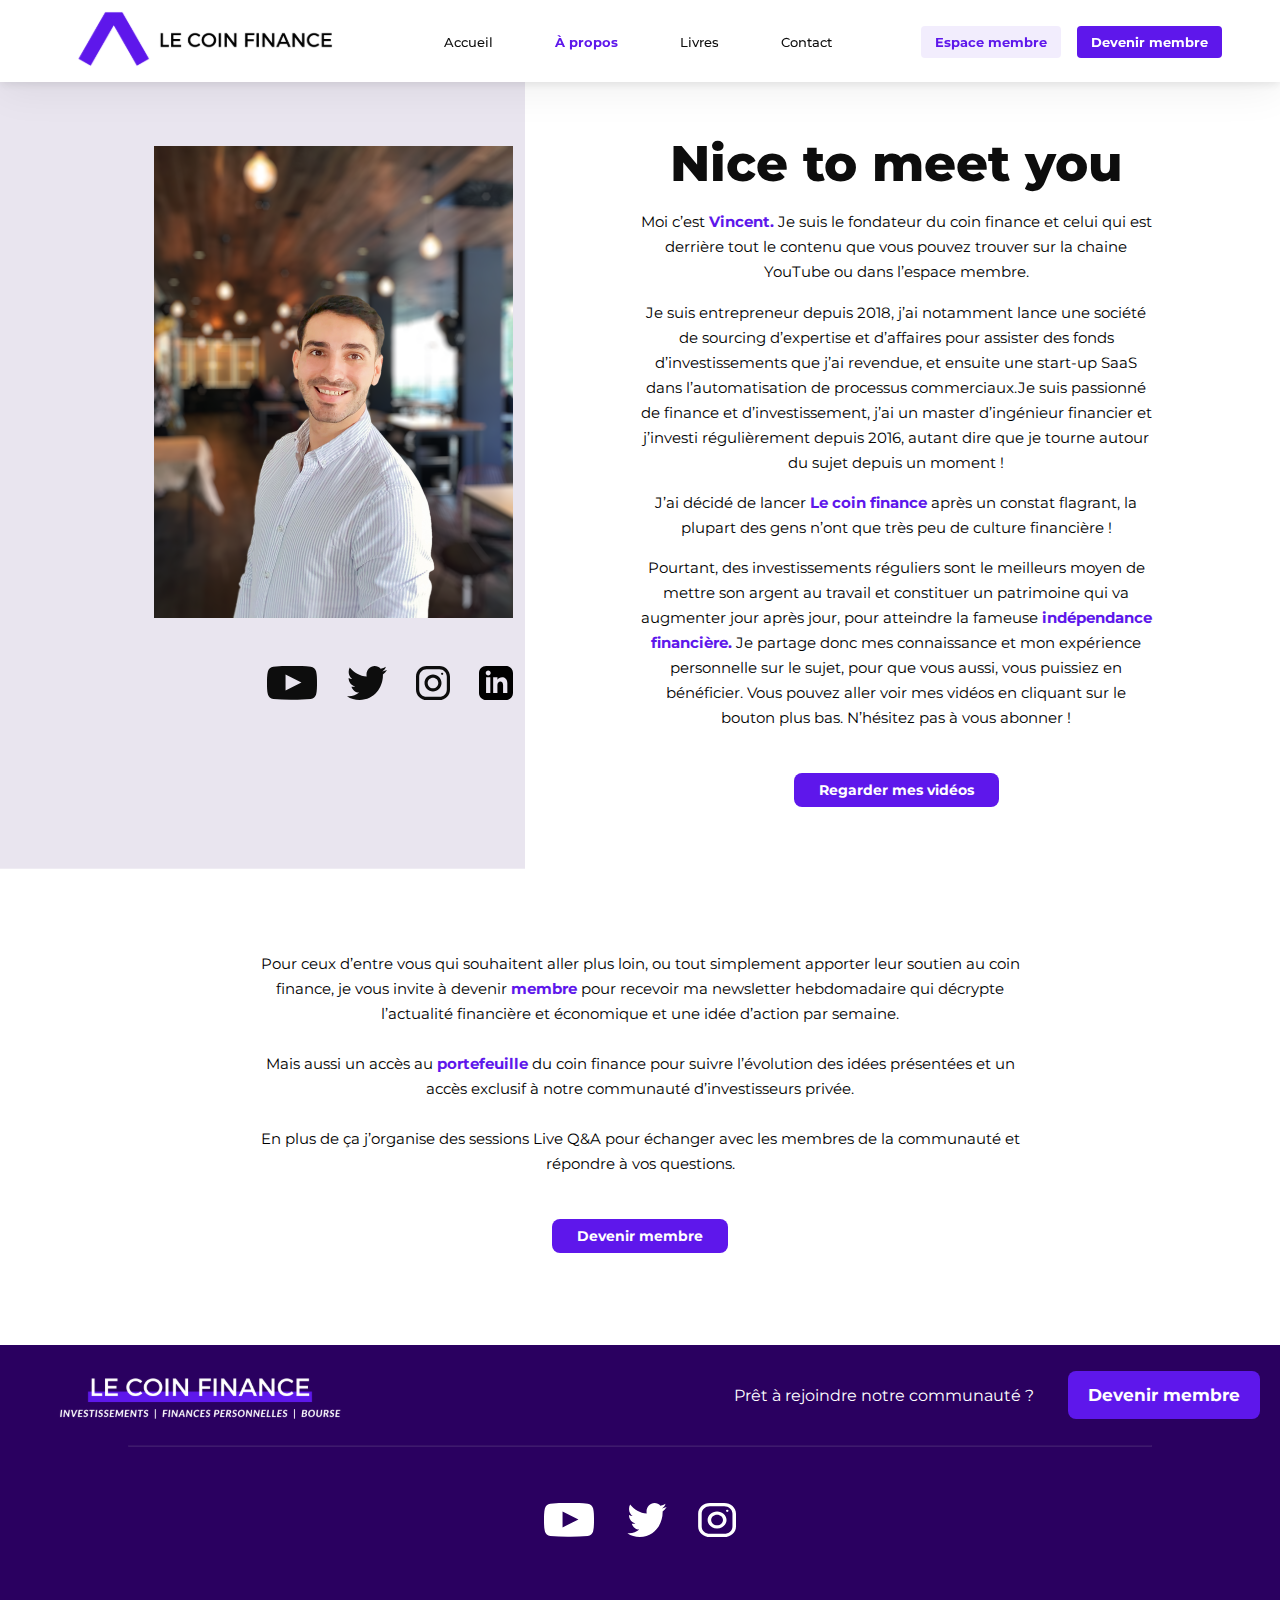
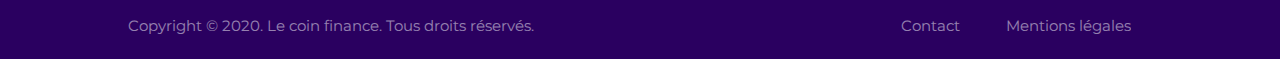
==== a-propos.html @ 2cedaabc "update favicon" ====
<!DOCTYPE html>
<html lang="en">

<head>
    <meta charset="UTF-8">
    <meta name="viewport" content="width=device-width, initial-scale=1.0">
    <title>À propos</title>
    <link rel="preconnect" href="https://fonts.gstatic.com">
    <link href="https://fonts.googleapis.com/css2?family=Roboto+Condensed:wght@400;700&display=swap" rel="stylesheet">
    <link rel="preconnect" href="https://fonts.gstatic.com">
    <link
        href="https://fonts.googleapis.com/css2?family=Montserrat:ital,wght@0,100;0,200;0,300;0,400;0,500;0,600;0,700;0,800;0,900;1,100;1,200;1,300;1,400;1,500;1,600;1,700;1,800;1,900&display=swap"
        rel="stylesheet">
    <link rel="stylesheet" href="style.css">
    <link rel="apple-touch-icon" sizes="180x180" href="/apple-touch-icon.png">
    <link rel="icon" type="image/png" sizes="32x32" href="/favicon-32x32.png">
    <link rel="icon" type="image/png" sizes="16x16" href="/favicon-16x16.png">
    <link rel="manifest" href="/site.webmanifest">

</head>

<body>

    <div class="wrapper">
        <nav class="desktop-nav">
            <div class="logo">
                <a href="index.html">
                    <img src="images/Le coin finance_logo.svg" alt="">
                </a>
            </div>

            <a href="#" class="toggle-button">
                <span class="bar"></span>
                <span class="bar"></span>
                <span class="bar"></span>
            </a>

            <div class="menu-content">
                <ul class="menu-items">
                    <li>
                        <a href="index.html">Accueil</a>
                    </li>
                    <li>
                        <a href="a-propos.html" class="active">À
                            propos</a>
                    </li>
                    <li>
                        <a href="livres.html">Livres</a>
                    </li>
                    <li>
                        <a href="mailto: contact@lecoinfinance.com">Contact</a>
                    </li>
                </ul>
            </div>

            <div class="menu-buttons">
                <ul class="buttons">
                    <li>
                        <a href="https://lecoinfinance.substack.com/" class="btn" id="bta">Espace membre</a>
                    </li>
                    <li>
                        <a href="https://lecoinfinance.substack.com/" class="btn" id="btb">Devenir membre</a>
                    </li>
                </ul>
            </div>

        </nav>
        <!-- End of desktop nav -->

        <section class="hero-container2">
            <div class="vincent2">
                <img src="images\Vincent2.png" alt="">

                <div class="social-icons">
                    <p>
                        <a href="https://www.youtube.com/channel/UC19RB1EMP7fA6CkDF2Grc3g?sub_confirmation=1"><img
                                src="images\Youtube_dark.svg" alt=""></a>
                        <a href="#"> <img src="images\Twitter_dark.svg" alt=""></a>
                        <a href="#"><img src="images\Intagram_dark.svg" alt=""></a>
                        <a href="https://www.linkedin.com/in/vincent-pou/"> <img src="images\Linkedin_dark.svg" alt="">
                        </a>
                    </p>
                </div>
            </div>

            <div class="txtAPropos">
                <h1>Nice to meet you</h1>

                <p>Moi c’est <span>Vincent.</span> Je suis le fondateur du coin finance et celui qui est derrière tout
                    le
                    contenu que vous pouvez trouver sur la chaine YouTube ou dans l’espace membre.</p>

                <p>Je suis entrepreneur depuis 2018, j’ai notamment lance une société de sourcing d’expertise et
                    d’affaires pour assister des fonds d’investissements que j’ai revendue, et ensuite une start-up SaaS
                    dans l’automatisation de processus commerciaux.Je suis passionné de finance et d’investissement,
                    j’ai un master d’ingénieur financier et j’investi
                    régulièrement depuis 2016, autant dire que je tourne autour du sujet depuis un moment !</p>

                <p>J’ai décidé de lancer <span>Le coin finance</span> après un constat flagrant, la plupart des gens
                    n’ont que très
                    peu de culture financière !</p>

                <p id="space">Pourtant, des investissements réguliers sont le meilleurs moyen de mettre son argent au
                    travail et
                    constituer un patrimoine qui va augmenter jour après jour, pour atteindre la fameuse
                    <span>indépendance
                        financière.</span> Je partage donc mes connaissance et mon expérience personnelle sur le sujet,
                    pour que vous
                    aussi,
                    vous puissiez en bénéficier. Vous pouvez aller voir mes vidéos en cliquant sur le bouton plus bas.
                    N’hésitez pas à vous abonner !
                </p>

                <a href="https://www.youtube.com/channel/UC19RB1EMP7fA6CkDF2Grc3g?sub_confirmation=1">Regarder mes
                    vidéos</a>
            </div>

            <div>
                <img class="propos-bg" src="images\Rectangle 5.svg" alt="">
            </div>

        </section>

        <!-- End of fist section -->
        <section class="txtAPropos2">
            <div>
                <h1>Nice to meet you</h1>

                <p>Moi c’est <span>Vincent.</span> Je suis le fondateur du coin finance et celui qui est derrière tout
                    le
                    contenu que vous pouvez trouver sur la chaine YouTube ou dans l’espace membre.</p>

                <p>Je suis entrepreneur depuis 2018, j’ai notamment lance une société de sourcing d’expertise et
                    d’affaires pour assister des fonds d’investissements que j’ai revendue, et ensuite une start-up SaaS
                    dans l’automatisation de processus commerciaux.Je suis passionné de finance et d’investissement,
                    j’ai un master d’ingénieur financier et j’investi
                    régulièrement depuis 2016, autant dire que je tourne autour du sujet depuis un moment !</p>

                <p>J’ai décidé de lancer <span>Le coin finance</span> après un constat flagrant, la plupart des gens
                    n’ont que très
                    peu de culture financière !</p>

                <p id="space">Pourtant, des investissements réguliers sont le meilleurs moyen de mettre son argent au
                    travail et
                    constituer un patrimoine qui va augmenter jour après jour, pour atteindre la fameuse
                    <span>indépendance
                        financière.</span> Je partage donc mes connaissance et mon expérience personnelle sur le sujet,
                    pour que vous
                    aussi,
                    vous puissiez en bénéficier. Vous pouvez aller voir mes vidéos en cliquant sur le bouton plus bas.
                    N’hésitez pas à vous abonner !
                </p>

                <a href="https://www.youtube.com/channel/UC19RB1EMP7fA6CkDF2Grc3g?sub_confirmation=1">Regarder mes
                    vidéos</a>

            </div>
        </section>

        <section class="members-txt">
            <div>

                <p>Pour ceux d’entre vous qui souhaitent aller plus loin, ou tout simplement apporter leur soutien au
                    coin finance, je vous invite à devenir <span>membre</span> pour recevoir ma newsletter hebdomadaire
                    qui décrypte
                    l’actualité financière et économique et une idée d’action par semaine.</p>

                <p>Mais aussi un accès au <span>portefeuille</span> du coin finance pour suivre l’évolution des idées
                    présentées et
                    un accès exclusif à notre communauté d’investisseurs privée. </p>

                <p id="space">En plus de ça j’organise des sessions Live Q&A pour échanger avec les membres de la
                    communauté et répondre à vos questions.
                </p>

                <a href="https://lecoinfinance.substack.com/">Devenir membre</a>

            </div>
        </section>


        <!-- footer -->

        <footer>
            <div class="footer-logo">
                <img src="images\Le coin finance_logo_footer.svg" alt="">
                <p>Prêt à rejoindre notre communauté ? <a href="https://lecoinfinance.substack.com/">Devenir membre</a>
                </p>
            </div>

            <hr>

            <div class="footer-social">
                <a href="https://www.youtube.com/channel/UC19RB1EMP7fA6CkDF2Grc3g?sub_confirmation=1">
                    <svg width="51" height="34" viewBox="0 0 51 34" fill="none" xmlns="http://www.w3.org/2000/svg">
                        <path
                            d="M49.1437 5.43091C48.5314 2.85491 46.3561 0.954413 43.7374 0.670913C37.5362 0.000412941 31.2596 -0.00308688 25.0119 0.000413122C18.7632 -0.00308688 12.4856 0.000412941 6.28433 0.670913C3.66715 0.954413 1.49339 2.85491 0.88117 5.43091C0.00980801 9.09941 0 13.1039 0 16.8809C0 20.6579 0 24.6619 0.871362 28.3299C1.48255 30.9054 3.65683 32.8059 6.27556 33.0899C12.4763 33.7609 18.7534 33.7644 25.0021 33.7609C31.2518 33.7644 37.5274 33.7609 43.7276 33.0899C46.3448 32.8064 48.5206 30.9059 49.1328 28.3299C50.0047 24.6614 50.0078 20.6574 50.0078 16.8809C50.0078 13.1039 50.015 9.09941 49.1437 5.43091ZM18.5505 24.3989C18.5505 19.0409 18.5505 13.7389 18.5505 8.38041C23.8504 11.0589 29.1152 13.7194 34.4487 16.4144C29.1318 19.0854 23.8644 21.7299 18.5505 24.3989Z"
                            fill="white" />
                    </svg>
                </a>
                <a href="#">
                    <svg width="40" height="34" viewBox="0 0 40 34" fill="none" xmlns="http://www.w3.org/2000/svg">
                        <path
                            d="M39.6334 4.02508C38.1745 4.70769 36.6199 5.16015 34.9991 5.37985C36.6665 4.318 37.9391 2.64938 38.5374 0.638154C36.9828 1.62677 35.2664 2.32508 33.4372 2.71477C31.9611 1.03831 29.8573 0 27.5622 0C23.1094 0 19.5246 3.85508 19.5246 8.58108C19.5246 9.26108 19.5785 9.91492 19.711 10.5374C13.0244 10.1895 7.1077 6.77123 3.13301 1.564C2.4391 2.84815 2.03207 4.318 2.03207 5.90031C2.03207 8.87138 3.46648 11.5051 5.60462 13.0298C4.31242 13.0037 3.04474 12.6035 1.97077 11.9732C1.97077 11.9994 1.97077 12.0334 1.97077 12.0674C1.97077 16.2363 4.75869 19.6991 8.41461 20.4968C7.75993 20.6877 7.0464 20.7792 6.30589 20.7792C5.79097 20.7792 5.27115 20.7478 4.7832 20.6328C5.8253 24.0302 8.78241 26.5278 12.2986 26.6089C9.56214 28.8922 6.08767 30.2678 2.32631 30.2678C1.66672 30.2678 1.0341 30.2365 0.401489 30.1502C3.96424 32.6008 8.18657 34 12.7399 34C27.5402 34 35.6318 20.9231 35.6318 9.588C35.6318 9.20877 35.6195 8.84262 35.6023 8.47908C37.1986 7.27077 38.5398 5.76169 39.6334 4.02508Z"
                            fill="white" />
                    </svg>
                </a>
                <a href="#">
                    <svg width="38" height="34" viewBox="0 0 38 34" fill="none" xmlns="http://www.w3.org/2000/svg">
                        <path fill-rule="evenodd" clip-rule="evenodd"
                            d="M11.9754 0H26.1707C32.7028 0 38 4.75787 38 10.625V23.375C38 29.2421 32.7028 34 26.1707 34H11.9754C5.44325 34 0.146057 29.2421 0.146057 23.375V10.625C0.146057 4.75787 5.44325 0 11.9754 0ZM26.1707 30.8125C30.7368 30.8125 34.4512 27.4762 34.4512 23.375V10.625C34.4512 6.52375 30.7368 3.1875 26.1707 3.1875H11.9754C7.40929 3.1875 3.69487 6.52375 3.69487 10.625V23.375C3.69487 27.4762 7.40929 30.8125 11.9754 30.8125H26.1707Z"
                            fill="white" />
                        <path fill-rule="evenodd" clip-rule="evenodd"
                            d="M9.60956 17C9.60956 12.3059 13.8468 8.5 19.073 8.5C24.2993 8.5 28.5365 12.3059 28.5365 17C28.5365 21.6941 24.2993 25.5 19.073 25.5C13.8468 25.5 9.60956 21.6941 9.60956 17ZM13.1584 17C13.1584 19.9282 15.8129 22.3125 19.0731 22.3125C22.3333 22.3125 24.9878 19.9282 24.9878 17C24.9878 14.0696 22.3333 11.6875 19.0731 11.6875C15.8129 11.6875 13.1584 14.0696 13.1584 17Z"
                            fill="white" />
                        <ellipse cx="29.2463" cy="7.86236" rx="1.26101" ry="1.13262" fill="white" />
                    </svg>
                </a>
            </div>

            <div class="footer-legal">
                <p class="copyright">Copyright © 2020. Le coin finance. Tous droits réservés.</p>

                <p> <a href="mailto: contact@lecoinfinance.com"> Contact</a> <a href="mention-legales.html">Mentions
                        légales</a>
                </p>

            </div>

        </footer>


    </div>


    <script src="main.js"></script>
</body>

</html>
---- style.css ----
* {
    margin: 0;
    box-sizing: border-box;
}

body{
    font-family: 'Montserrat', sans-serif;
}

.wrapper {
    width: 100%;
    margin: 0 auto;
    padding: 0 ;
}

/* Header-navigation */


.desktop-nav{
    display: flex;
    justify-content: space-evenly;
    align-items: center;
    background: white;
    box-shadow: 0px 2px 10px rgba(0, 0, 0, 0.1), 0px 10px 40px rgba(0, 0, 0, 0.06);
    position: sticky;
    top: 0;
    z-index: 300;
   
}

    /* List */

.desktop-nav .logo img{
    height: 78px;
    width: 313.22px;
}    
.desktop-nav .menu-items{
    display: flex;
    list-style: none;
    padding: 0;
    
}
.desktop-nav .menu-items li{
    padding: 0 31px;
}
.desktop-nav .menu-items li a{
    text-decoration: none;
    color: #0D0D0D;
    font-size: 13px;
    font-weight: 500;
    
}
.desktop-nav .menu-items li a.active{
    color: #5E17EB;
    font-weight: 700;
}
.desktop-nav .menu-items li a:hover{
    color: #5E17EB;
}


    /* Buttons */
.desktop-nav .buttons{
    display: flex;
    list-style: none;
    padding: 0;
}
.desktop-nav .buttons li{
    margin: 0 8px;
}
.desktop-nav .buttons li a{
    text-decoration: none;
    font-size: 13px;
    font-weight: bold;
}
#bta{
    background: rgba(94, 23, 235, 0.08);
    color: #5E17EB;
    border-radius: 4px;
    padding: 8px 14px;
}
#bta:hover{
    background: rgba(94, 23, 235, 0.15);
}
#btb{
    background: #5E17EB;
    color: #fff;
    border-radius: 4px;
    padding: 8px 14px;
}
#btb:hover{
    background: #3e0ba3;
}

/* Toggle Button */

.toggle-button{
    position: absolute;
    top: 2rem;
    right: 1.5rem;
    display: none;
    flex-direction: column;
    justify-content: space-between;
    width: 30px;
    height: 21px;
}

.toggle-button .bar{
    height: 3px;
    width: 100%;
    background-color: #0D0D0D;
    border-radius: 25%;
}

/* Media Queries Navbar */

@media (max-width: 1091px){
    .toggle-button{
        display: flex;
    }
    .menu-content{
        display: none;
        width: 100%;
        margin-top: 20px;
        margin-bottom: 20px;
    }
    .menu-buttons{
        display: none;
        width: 100%;
        margin-top: 20px;
        margin-bottom: 30px;
    }
    .desktop-nav{
        flex-direction: column;
        align-items: flex-start;
    }
    .menu-content ul{
        width: 100%;
        flex-direction: column;
        
    }
    .menu-buttons ul{
        width: 100%;
        justify-content: center;
    }
    .menu-content li{
        text-align: center;
        margin-top: 10px;
    }
    .menu-content.active{
        display: flex;
    }
    .menu-buttons.active{
        display: flex;
    }
}
  

/* Hero section */

.hero-container {
    height: 91vh;
   display: flex;
   flex-direction: column;
   align-items: center; 
    
}
.hero-container .vincent1{
    margin-top: 100px;
}
.hero-container .text{
    text-align: center;
}
.hero-container .text .hello{
    margin-top: 29px;
    font-style: normal;
    font-weight: bold;
    font-size: 16px;
    color: #2A0060;
}
.hero-container .text .bienv{
    font-style: normal;
    font-weight: bold;
    font-size: 16px;
    color: #2A0060;
}
.hero-container .text .coinfi{
    margin-top: 29px;
    font-style: normal;
    font-weight: 800;
    font-size: 50px;
    color: #0D0D0D;
}
.hero-container .text .rdv{
    margin-top: 29px;
    font-style: normal;
    font-weight: 600;
    font-size: 25px;
    color: #0D0D0D;
}
span{
    color: #5E17EB;
    font-weight: bold;
    text-decoration: underline;
}
.arrow{
    margin-top: 102px;
    
}


.hero-bg{
    
    position:absolute;
    top:82px;
    bottom: 0;
    left: 0;
    z-index: -1;
}

/* end of hero section */

/* Section text */
.about{
    font-family: Montserrat;
font-style: normal;
font-weight: normal;
font-size: 18px;
line-height: 25px;
display: flex;
align-items: center;
text-align: center;
padding-top: 129px;
padding-left: 30%;
padding-right: 30%;
background: white;
z-index: 300;
}
.about-txt h2{
    margin-bottom: 60px;
}
.about-txt p{
    margin: 25px 0;
}
/* Section buttons */
.buts-para{
    list-style: none;
    text-decoration: none;
    display: flex;
    margin-top: 55px;
    margin-left: 30%;
    margin-right: 30%;
    padding: 0;
    justify-content: space-evenly;

}
.buts-para li a{
    text-decoration: none;
    font-size: 14px;
    font-weight: bold;
    color: #5E17EB;
    background: rgba(94, 23, 235, 0.08);
    border-radius: 4px;
    padding: 13px 19px;
}
.buts-para li a:hover{
    background: rgba(94, 23, 235, 0.15);
}

/* End of second section */

/* Section YT */
.videos{
    display: flex;
  justify-content: center;
    padding-top: 137px;
    background: white;
    z-index: 300;
}
.videos h2{
    text-align: center;
}
iframe {
    margin: 80px 2em;
}
.abonner{
    display: flex;
    justify-content: center;
    margin-bottom:65px ;
    font-family: 'Roboto Condensed', sans-serif;
}
.abonner a{
    text-decoration: none;
    font-size: 20px;
    align-content: center;
    font-weight: bold;
}


/* footer */

footer{
    background: #2A0060;
}

.footer-logo{
    color: white;
    display: flex;
    align-items: center;
    justify-content:space-between;
}
.footer-logo img{
    margin-left: 10%;
}
.footer-logo a{
    color: white;
    text-decoration: none;
    font-size: 17px;
    font-weight: bold;
    background: #5E17EB;
    border-radius: 8px;
    padding: 14px 20px;
    margin-right: 200px;
    margin-left: 30px;
}
.footer-logo a:hover{
    background: #3e0ba3;
}

hr{
    mix-blend-mode: normal;
opacity: 0.1;
margin-left: 10%;
margin-right: 10%;
}

.footer-social {
    display: flex;
    align-items: center;
    justify-content:space-evenly;
    margin-top: 56px;
    margin-left: 40%;
    margin-right: 40%;
}

.footer-legal{
    display: flex;
    align-items: center;
    justify-content:space-between;
    margin-top: 75px;
    margin-left: 10%;
    margin-right: 10%;
    padding-bottom: 24px;
}
.footer-legal .copyright{
    font-size: 15px;
    color: #fff;
    opacity: 0.5;
}
.footer-legal a{
    text-decoration: none;
    font-size: 15px;
    color: #fff;
    opacity: 0.5;
    margin-left: 21px;
    margin-right: 21px;
}
.footer-legal a:hover{
    color: #fff;
    opacity: unset;
    text-decoration: underline;
}

/* Media Queries */




/* About section Responsive */

@media (max-width: 1230px){
    .about{
        padding-left: 15%;
        padding-right: 15%;
    }
    .buts-para{
        margin-left: 0;
        margin-right: 0; 
    }
}
/* @media (max-width: 730px){
    .buts{
        flex-direction: column;
        justify-content: center;
        align-content: center;
    }
    
} */

/* Video Section responsive */

@media (max-width: 1380px){
    iframe {
        margin: 80px 1em;
    }
}
@media (max-width: 1172px){
    .videos .youtube-vids{
        display: flex;
        flex-direction: column;
    }
    iframe{
        height: 260px;
        width: 450px;
    }
}

/* Footer Responsive */

@media (max-width: 1390px){
    .footer-logo img{
        margin-left: 0px;
        height: 100px;
        width: 400px;
    }
    .footer-logo a{
        margin-right: 20px;
    }
}
@media (max-width: 970px){
    .footer-logo{
        justify-content: center;
    }
    .footer-logo p{
        display: none;
    }
    .footer-legal{
        flex-direction: column;
    }
    .footer-legal .copyright{
        margin-top: 10px;
        margin-bottom: 10px;
    }
    .footer-social{
        margin-left: 15%;
        margin-right: 15%;
    }
}

/* END ACCUEIL */

/* A Propos */

.hero-container2 {
    height: 91vh;
   display: flex;
  margin-bottom: 50px;
}

.hero-container2 .vincent2{
 
    margin-left: 12%;
    margin-top: 5%;
}
.hero-container2 .social-icons{
    display: flex;
    justify-content:flex-end;
    margin-top: 44px;
}
.hero-container2 .social-icons a{
    margin-left: 25px;
}
.hero-container2 .social-icons a:hover{
    border-bottom: 5px solid #5E17EB;
    border-radius: 4px;
}

.hero-container2 .txtAPropos{
    margin-left: 10%;
    margin-right: 10%;
    text-align: center;
}
.hero-container2 h1{
    font-style: normal;
    font-weight: 800;
    font-size: 50px;
    color: #0D0D0D;
    margin-top: 10%;
    text-align: center;
    margin-bottom: 3%;
}
.hero-container2 .txtAPropos p{
    text-align: center;
    font-size: 15px;
    line-height:25px;
    margin-bottom: 3%;
    
}
.hero-container2 .txtAPropos span{
    text-decoration: none;
}
#space{
    margin-bottom: 4%;
}

.hero-container2 .txtAPropos a{
    color: white;
    background: #5E17EB;
    text-decoration: none;
    margin-top: 100px;
    font-size: 14px;
    font-weight: bold;
    border-radius: 8px;
    padding: 8px 25px;
    margin-bottom: 130px;
}
.hero-container2 .txtAPropos a:hover{
    background: #3e0ba3;
}


.propos-bg{
    position: absolute;
width: 585px;
height: 103vh;
left: -60px;
top: 0px;
bottom: 0;
z-index: -1;
}

/* Text Responsive */
.txtAPropos2{
    display: none;
    margin-left: 10%;
    margin-right: 10%;
    text-align: center;
    margin-bottom: 100px;
}
.txtAPropos2 h1{
    font-style: normal;
    font-weight: 800;
    font-size: 50px;
    color: #0D0D0D;
    margin-top: 0;
    text-align: center;
    margin-bottom: 25px;
}
.txtAPropos2 p{
    text-align: center;
    font-size: 15px;
    line-height:25px;
    margin-bottom: 25px;
    
}
.txtAPropos2 span{
    text-decoration: none;
}
#space{
    margin-bottom: 50px;
}

.txtAPropos2 a{
    color: white;
    background: #5E17EB;
    text-decoration: none;
    font-size: 14px;
    font-weight: bold;
    border-radius: 8px;
    padding: 8px 25px;
}
.txtAPropos2 a:hover{
    background: #3e0ba3;
}


/* Members */

.members-txt {
    display: flex;
    margin-left: 20%;
    margin-right: 20%;
    text-align: center;
    margin-bottom: 100px;
}
.members-txt p{
    text-align: center;
    font-size: 15px;
    line-height:25px;
    margin-bottom: 25px;
}
.members-txt span{
    text-decoration: none;
}
#space{
    margin-bottom: 50px;
}
.members-txt a{
    color: white;
    background: #5E17EB;
    text-decoration: none;
    font-size: 14px;
    font-weight: bold;
    border-radius: 8px;
    padding: 8px 25px;
}
.members-txt a:hover{
    background: #3e0ba3;
}

   /* Media Queries */

   @media (max-width: 1171px) {
       .hero-container2 {
           justify-content: center;
       }
       .hero-container2 .vincent2 {
           margin-left: 0;
       }
       .hero-container2 .txtAPropos{
           display: none;
       }
       .txtAPropos2 {
           display: flex;
       }
       .members-txt{
           margin-left:10%;
           margin-right:10%;
       }
   }

/* End a propos */

/* Livres */

.head-liv{
    display: flex;
    flex-direction: column;
    align-items: center;
    margin-top: 7%;
}
.head-liv h1{
    font-style: normal;
    font-weight: 800;
    font-size: 50px;
    color: #0D0D0D;
    margin-top: 0;
    text-align: center;
    margin-bottom: 25px;
}
.head-liv p{
    text-align: center;
    font-size: 17px;
    line-height:25px;
    margin-left: 20%;
    margin-right: 20%;
    margin-bottom: 10%;
}
/* End header */

/* body livres */

.livres{
    
    margin-left: 7%;
    
}
.block{
    display: flex;
    flex-direction: row;
  
}
.txt-liv{
    display: flex;
    flex-direction: column;
    padding-left: 45px;
    padding-right: 7%;

    
}
.pic-liv{
    position: relative;
    top: -46%;
    left:15%;
}
.titre{
    font-size: 20px;
    font-weight: bold;
    margin-top: 16px;
}
.auteur{
    font-size: 20px;
    padding-top: 5px;
    padding-bottom: 13px;
}
.description{
    font-size: 15px;
}
.buy{
    height: 32px;
    width: 104px;
    font-size: 14px;
    font-weight: bold;
    text-decoration: none;
    color: white;
    background: #5E17EB;
    margin-top: 3%;
    padding: 8px 22px;
    border-radius: 6px;
}
.buy:hover{
    background: #3e0ba3;
}

/* end body */

/* media quaries livres */

@media (max-width: 905px) {
    .block{
        flex-direction: column;
        align-items: center;
    }
    .livres{
        margin-left: 0;
    }
    .txt-liv{
        text-align: center;
        align-items: center;
        margin-bottom: 12%;
        padding-left: 7%;
        padding-right: 7%;
    }
    .pic-liv{
        position: relative;
        top: 0;
        left: 0;
    }
    .shadow{
        display: none;
    }
}

/* End livres */

/* Mention legales */

.head-tcs{
    display: flex;
    flex-direction: column;
    align-items: center;
    margin-top: 7%;
}
.head-tcs h1{
    font-style: normal;
    font-weight: 800;
    font-size: 50px;
    color: #0D0D0D;
    margin-top: 0;
    text-align: center;
    margin-bottom: 25px;
}

.tcs{
    margin: 5% 10%;
}
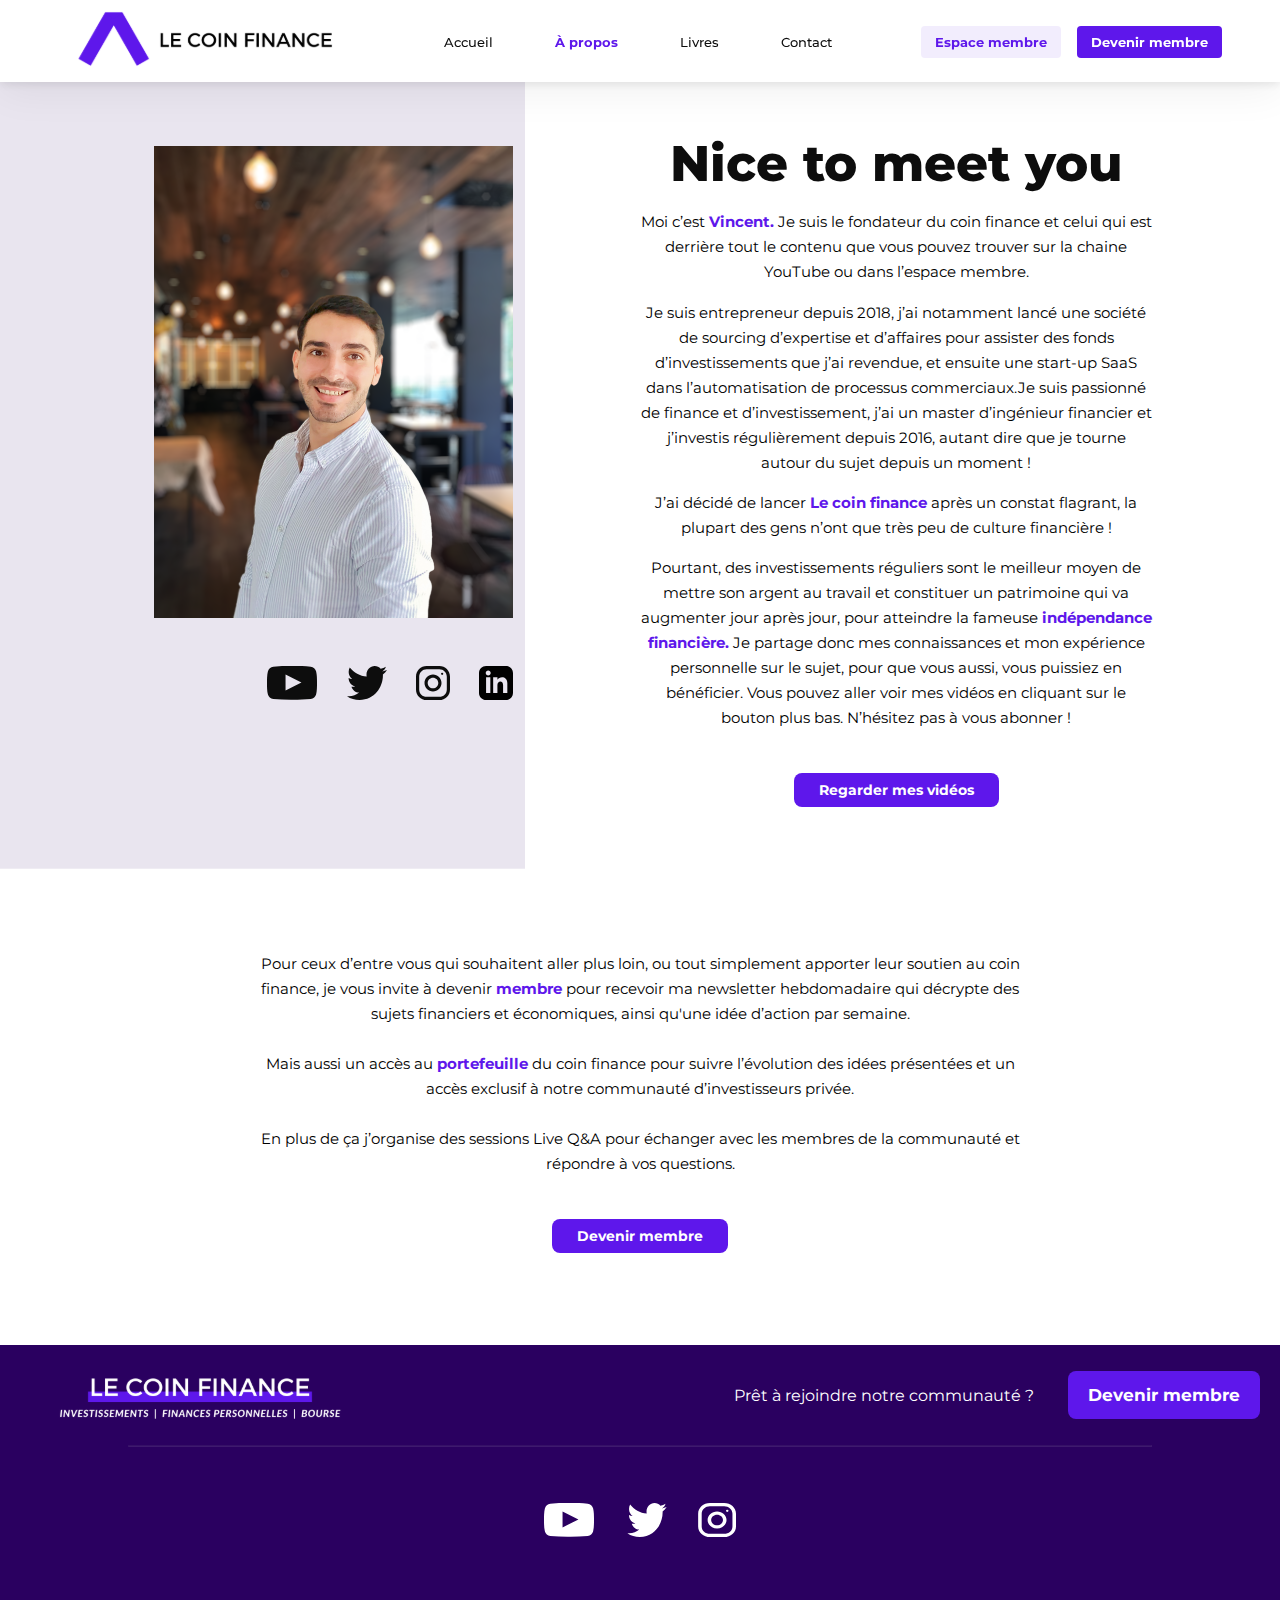
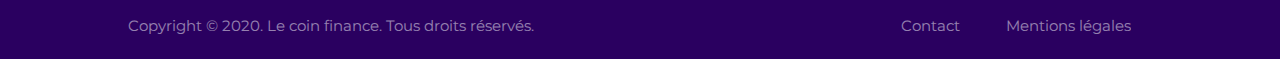
==== commit fdd3eb3b: "update books" ====
--- a/a-propos.html
+++ b/a-propos.html
@@ -90,21 +90,21 @@
                     le
                     contenu que vous pouvez trouver sur la chaine YouTube ou dans l’espace membre.</p>
 
-                <p>Je suis entrepreneur depuis 2018, j’ai notamment lance une société de sourcing d’expertise et
+                <p>Je suis entrepreneur depuis 2018, j’ai notamment lancé une société de sourcing d’expertise et
                     d’affaires pour assister des fonds d’investissements que j’ai revendue, et ensuite une start-up SaaS
                     dans l’automatisation de processus commerciaux.Je suis passionné de finance et d’investissement,
-                    j’ai un master d’ingénieur financier et j’investi
+                    j’ai un master d’ingénieur financier et j’investis
                     régulièrement depuis 2016, autant dire que je tourne autour du sujet depuis un moment !</p>
 
                 <p>J’ai décidé de lancer <span>Le coin finance</span> après un constat flagrant, la plupart des gens
                     n’ont que très
                     peu de culture financière !</p>
 
-                <p id="space">Pourtant, des investissements réguliers sont le meilleurs moyen de mettre son argent au
+                <p id="space">Pourtant, des investissements réguliers sont le meilleur moyen de mettre son argent au
                     travail et
                     constituer un patrimoine qui va augmenter jour après jour, pour atteindre la fameuse
                     <span>indépendance
-                        financière.</span> Je partage donc mes connaissance et mon expérience personnelle sur le sujet,
+                        financière.</span> Je partage donc mes connaissances et mon expérience personnelle sur le sujet,
                     pour que vous
                     aussi,
                     vous puissiez en bénéficier. Vous pouvez aller voir mes vidéos en cliquant sur le bouton plus bas.
@@ -130,21 +130,21 @@
                     le
                     contenu que vous pouvez trouver sur la chaine YouTube ou dans l’espace membre.</p>
 
-                <p>Je suis entrepreneur depuis 2018, j’ai notamment lance une société de sourcing d’expertise et
+                <p>Je suis entrepreneur depuis 2018, j’ai notamment lancé une société de sourcing d’expertise et
                     d’affaires pour assister des fonds d’investissements que j’ai revendue, et ensuite une start-up SaaS
                     dans l’automatisation de processus commerciaux.Je suis passionné de finance et d’investissement,
-                    j’ai un master d’ingénieur financier et j’investi
+                    j’ai un master d’ingénieur financier et j’investis
                     régulièrement depuis 2016, autant dire que je tourne autour du sujet depuis un moment !</p>
 
                 <p>J’ai décidé de lancer <span>Le coin finance</span> après un constat flagrant, la plupart des gens
                     n’ont que très
                     peu de culture financière !</p>
 
-                <p id="space">Pourtant, des investissements réguliers sont le meilleurs moyen de mettre son argent au
+                <p id="space">Pourtant, des investissements réguliers sont le meilleur moyen de mettre son argent au
                     travail et
                     constituer un patrimoine qui va augmenter jour après jour, pour atteindre la fameuse
                     <span>indépendance
-                        financière.</span> Je partage donc mes connaissance et mon expérience personnelle sur le sujet,
+                        financière.</span> Je partage donc mes connaissances et mon expérience personnelle sur le sujet,
                     pour que vous
                     aussi,
                     vous puissiez en bénéficier. Vous pouvez aller voir mes vidéos en cliquant sur le bouton plus bas.
@@ -163,7 +163,7 @@
                 <p>Pour ceux d’entre vous qui souhaitent aller plus loin, ou tout simplement apporter leur soutien au
                     coin finance, je vous invite à devenir <span>membre</span> pour recevoir ma newsletter hebdomadaire
                     qui décrypte
-                    l’actualité financière et économique et une idée d’action par semaine.</p>
+                    des sujets financiers et économiques, ainsi qu'une idée d’action par semaine.</p>
 
                 <p>Mais aussi un accès au <span>portefeuille</span> du coin finance pour suivre l’évolution des idées
                     présentées et
--- a/style.css
+++ b/style.css
@@ -153,6 +153,13 @@
     .menu-buttons.active{
         display: flex;
     }
+}
+
+@media (max-width: 380px){
+    .desktop-nav .logo img{
+        height: 78px;
+        width: 200px;
+    }    
 }
   
 
@@ -372,7 +379,14 @@
 }
 
 /* Media Queries */
-
+@media (max-width: 380px){
+    .hero-container{
+        background: rgba(42, 0, 96, 0.1);
+    }
+    .hero-bg{
+        display: none;
+    }
+}
 
 
 
@@ -388,14 +402,17 @@
         margin-right: 0; 
     }
 }
-/* @media (max-width: 730px){
-    .buts{
+
+@media (max-width: 380px) {
+    .buts-para {
         flex-direction: column;
-        justify-content: center;
-        align-content: center;
-    }
-    
-} */
+        align-items: center;
+        margin-top: 40px;
+    }
+    .buts-para li {
+        margin-bottom: 45px;
+    }
+}
 
 /* Video Section responsive */
 
@@ -412,6 +429,19 @@
     iframe{
         height: 260px;
         width: 450px;
+    }
+}
+@media (max-width: 380px) {
+    iframe{
+        height: 200px;
+        width: 300px;
+        margin: 25px 1em;
+    }
+    .videos h2{
+        margin-bottom: 25px;
+    }
+    .videos {
+        padding-top: 100px;
     }
 }
 
@@ -610,7 +640,7 @@
 
    /* Media Queries */
 
-   @media (max-width: 1171px) {
+@media (max-width: 1171px) {
        .hero-container2 {
            justify-content: center;
        }
@@ -628,6 +658,14 @@
            margin-right:10%;
        }
    }
+@media (max-width: 380px){
+    .propos-bg{
+        display: none;
+    }
+    .hero-container2{
+        background: rgba(42, 0, 96, 0.1);
+    }
+}
 
 /* End a propos */
 
@@ -740,6 +778,11 @@
         display: none;
     }
 }
+@media (max-width: 380px){
+    .head-liv h1{
+        font-size: 40px;
+    }
+}
 
 /* End livres */
 
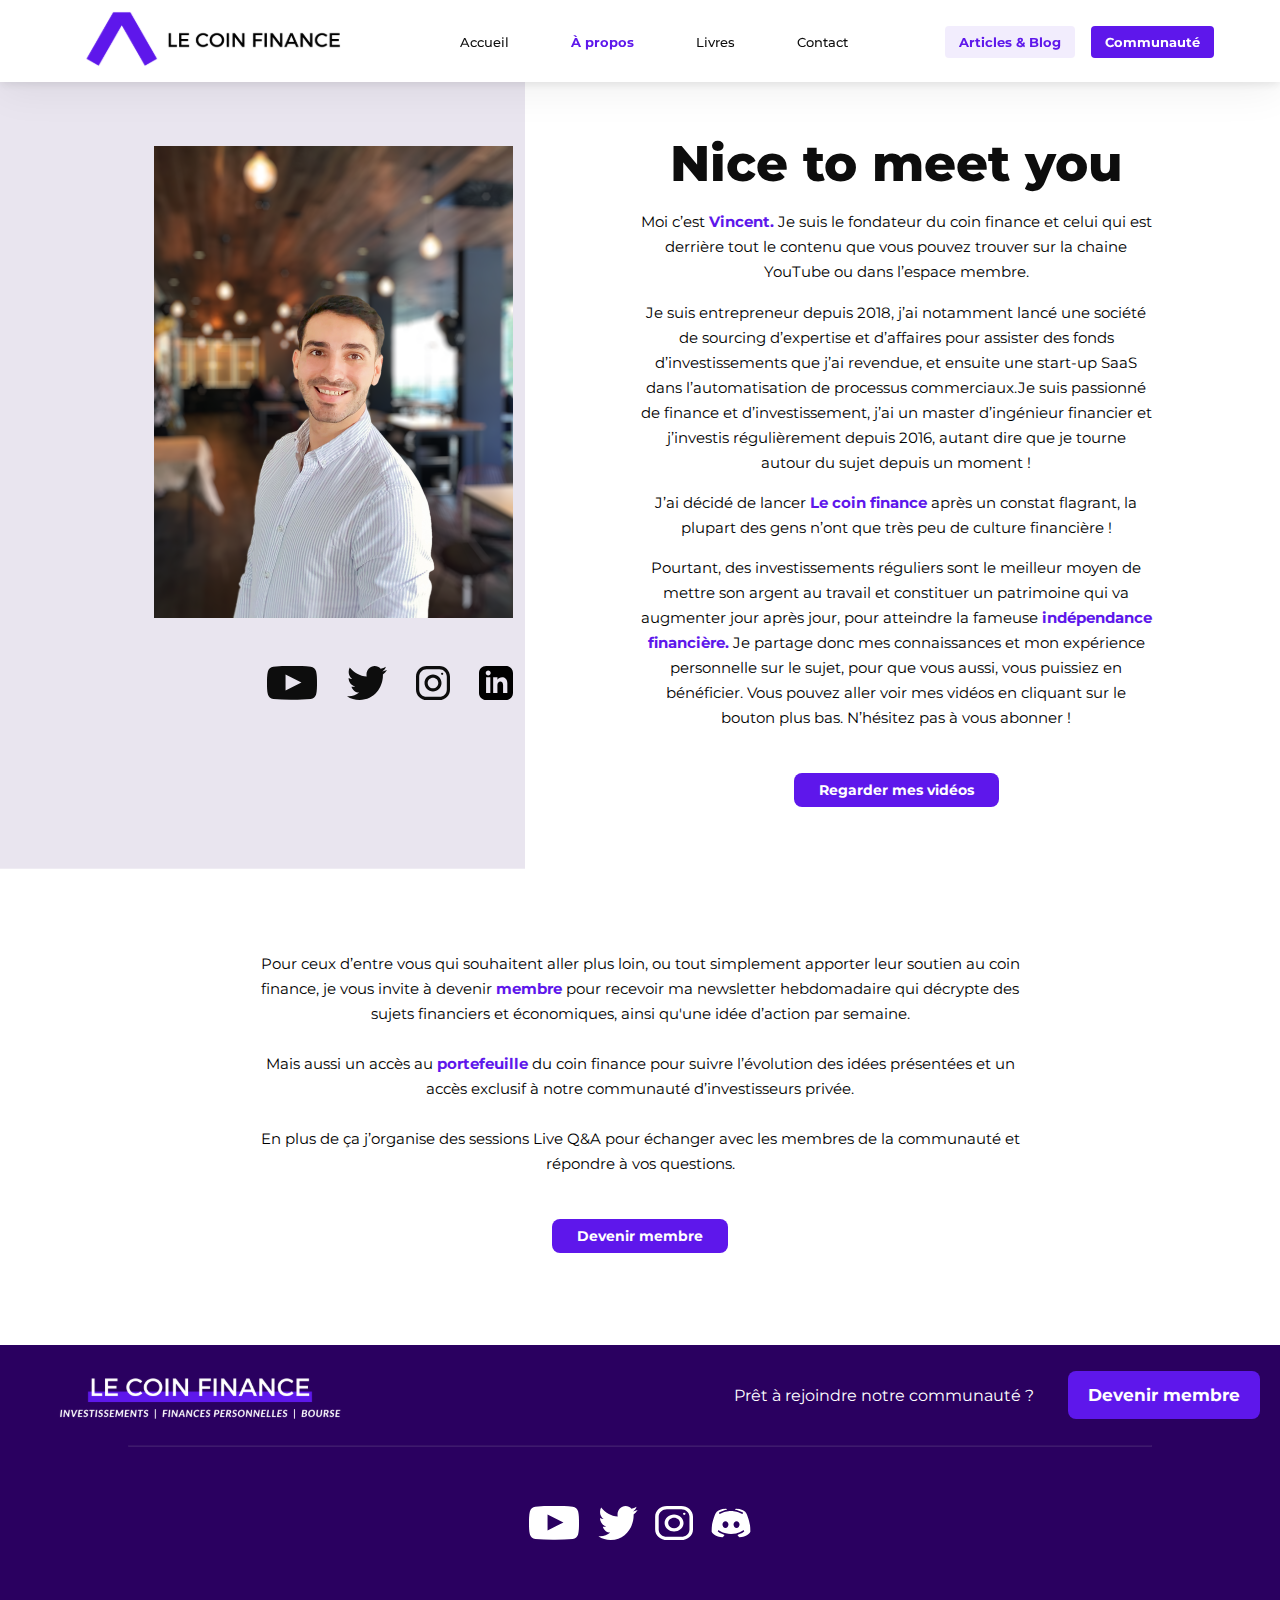
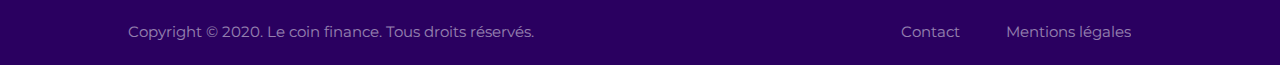
==== commit bedb4e0f: "upodate" ====
--- a/a-propos.html
+++ b/a-propos.html
@@ -12,11 +12,8 @@
         href="https://fonts.googleapis.com/css2?family=Montserrat:ital,wght@0,100;0,200;0,300;0,400;0,500;0,600;0,700;0,800;0,900;1,100;1,200;1,300;1,400;1,500;1,600;1,700;1,800;1,900&display=swap"
         rel="stylesheet">
     <link rel="stylesheet" href="style.css">
-    <link rel="apple-touch-icon" sizes="180x180" href="/apple-touch-icon.png">
-    <link rel="icon" type="image/png" sizes="32x32" href="/favicon-32x32.png">
-    <link rel="icon" type="image/png" sizes="16x16" href="/favicon-16x16.png">
-    <link rel="manifest" href="/site.webmanifest">
-
+
+    <link rel="icon" type="image/x-icon" href="images/favicon.ico">
 </head>
 
 <body>
@@ -24,7 +21,7 @@
     <div class="wrapper">
         <nav class="desktop-nav">
             <div class="logo">
-                <a href="index.html">
+                <a href="index">
                     <img src="images/Le coin finance_logo.svg" alt="">
                 </a>
             </div>
@@ -38,14 +35,14 @@
             <div class="menu-content">
                 <ul class="menu-items">
                     <li>
-                        <a href="index.html">Accueil</a>
-                    </li>
-                    <li>
-                        <a href="a-propos.html" class="active">À
+                        <a href="index">Accueil</a>
+                    </li>
+                    <li>
+                        <a href="a-propos" class="active">À
                             propos</a>
                     </li>
                     <li>
-                        <a href="livres.html">Livres</a>
+                        <a href="livres">Livres</a>
                     </li>
                     <li>
                         <a href="mailto: contact@lecoinfinance.com">Contact</a>
@@ -56,10 +53,12 @@
             <div class="menu-buttons">
                 <ul class="buttons">
                     <li>
-                        <a href="https://lecoinfinance.substack.com/" class="btn" id="bta">Espace membre</a>
-                    </li>
-                    <li>
-                        <a href="https://lecoinfinance.substack.com/" class="btn" id="btb">Devenir membre</a>
+                        <a href="https://lecoinfinance.substack.com/" class="btn" id="bta" target="_blank"
+                            rel="noopener noreferrer">Articles & Blog</a>
+                    </li>
+                    <li>
+                        <a href="https://discord.gg/adawYhFEXE" class="btn" id="btb" target="_blank"
+                            rel="noopener noreferrer">Communauté</a>
                     </li>
                 </ul>
             </div>
@@ -73,11 +72,14 @@
 
                 <div class="social-icons">
                     <p>
-                        <a href="https://www.youtube.com/channel/UC19RB1EMP7fA6CkDF2Grc3g?sub_confirmation=1"><img
-                                src="images\Youtube_dark.svg" alt=""></a>
-                        <a href="#"> <img src="images\Twitter_dark.svg" alt=""></a>
-                        <a href="#"><img src="images\Intagram_dark.svg" alt=""></a>
-                        <a href="https://www.linkedin.com/in/vincent-pou/"> <img src="images\Linkedin_dark.svg" alt="">
+                        <a href="https://www.youtube.com/channel/UC19RB1EMP7fA6CkDF2Grc3g?sub_confirmation=1"
+                            target="_blank" rel="noopener noreferrer"><img src="images\Youtube_dark.svg" alt=""></a>
+                        <a href="https://twitter.com/lecoinfinance" target="_blank" rel="noopener noreferrer"> <img
+                                src="images\Twitter_dark.svg" alt=""></a>
+                        <a href="https://www.instagram.com/lecoinfinance/" target="_blank"
+                            rel="noopener noreferrer"><img src="images\Intagram_dark.svg" alt=""></a>
+                        <a href="https://www.linkedin.com/in/vincent-pou/" target="_blank" rel="noopener noreferrer">
+                            <img src="images\Linkedin_dark.svg" alt="">
                         </a>
                     </p>
                 </div>
@@ -111,7 +113,8 @@
                     N’hésitez pas à vous abonner !
                 </p>
 
-                <a href="https://www.youtube.com/channel/UC19RB1EMP7fA6CkDF2Grc3g?sub_confirmation=1">Regarder mes
+                <a href="https://www.youtube.com/channel/UC19RB1EMP7fA6CkDF2Grc3g?sub_confirmation=1" target="_blank"
+                    rel="noopener noreferrer">Regarder mes
                     vidéos</a>
             </div>
 
@@ -151,7 +154,8 @@
                     N’hésitez pas à vous abonner !
                 </p>
 
-                <a href="https://www.youtube.com/channel/UC19RB1EMP7fA6CkDF2Grc3g?sub_confirmation=1">Regarder mes
+                <a href="https://www.youtube.com/channel/UC19RB1EMP7fA6CkDF2Grc3g?sub_confirmation=1" target="_blank"
+                    rel="noopener noreferrer">Regarder mes
                     vidéos</a>
 
             </div>
@@ -173,7 +177,8 @@
                     communauté et répondre à vos questions.
                 </p>
 
-                <a href="https://lecoinfinance.substack.com/">Devenir membre</a>
+                <a href="https://lecoinfinance.substack.com/" target="_blank" rel="noopener noreferrer">Devenir
+                    membre</a>
 
             </div>
         </section>
@@ -184,28 +189,30 @@
         <footer>
             <div class="footer-logo">
                 <img src="images\Le coin finance_logo_footer.svg" alt="">
-                <p>Prêt à rejoindre notre communauté ? <a href="https://lecoinfinance.substack.com/">Devenir membre</a>
+                <p>Prêt à rejoindre notre communauté ? <a href="https://lecoinfinance.substack.com/" target="_blank"
+                        rel="noopener noreferrer">Devenir membre</a>
                 </p>
             </div>
 
             <hr>
 
             <div class="footer-social">
-                <a href="https://www.youtube.com/channel/UC19RB1EMP7fA6CkDF2Grc3g?sub_confirmation=1">
+                <a href="https://www.youtube.com/channel/UC19RB1EMP7fA6CkDF2Grc3g?sub_confirmation=1" target="_blank"
+                    rel="noopener noreferrer">
                     <svg width="51" height="34" viewBox="0 0 51 34" fill="none" xmlns="http://www.w3.org/2000/svg">
                         <path
                             d="M49.1437 5.43091C48.5314 2.85491 46.3561 0.954413 43.7374 0.670913C37.5362 0.000412941 31.2596 -0.00308688 25.0119 0.000413122C18.7632 -0.00308688 12.4856 0.000412941 6.28433 0.670913C3.66715 0.954413 1.49339 2.85491 0.88117 5.43091C0.00980801 9.09941 0 13.1039 0 16.8809C0 20.6579 0 24.6619 0.871362 28.3299C1.48255 30.9054 3.65683 32.8059 6.27556 33.0899C12.4763 33.7609 18.7534 33.7644 25.0021 33.7609C31.2518 33.7644 37.5274 33.7609 43.7276 33.0899C46.3448 32.8064 48.5206 30.9059 49.1328 28.3299C50.0047 24.6614 50.0078 20.6574 50.0078 16.8809C50.0078 13.1039 50.015 9.09941 49.1437 5.43091ZM18.5505 24.3989C18.5505 19.0409 18.5505 13.7389 18.5505 8.38041C23.8504 11.0589 29.1152 13.7194 34.4487 16.4144C29.1318 19.0854 23.8644 21.7299 18.5505 24.3989Z"
                             fill="white" />
                     </svg>
                 </a>
-                <a href="#">
+                <a href="https://twitter.com/lecoinfinance" target="_blank" rel="noopener noreferrer">
                     <svg width="40" height="34" viewBox="0 0 40 34" fill="none" xmlns="http://www.w3.org/2000/svg">
                         <path
                             d="M39.6334 4.02508C38.1745 4.70769 36.6199 5.16015 34.9991 5.37985C36.6665 4.318 37.9391 2.64938 38.5374 0.638154C36.9828 1.62677 35.2664 2.32508 33.4372 2.71477C31.9611 1.03831 29.8573 0 27.5622 0C23.1094 0 19.5246 3.85508 19.5246 8.58108C19.5246 9.26108 19.5785 9.91492 19.711 10.5374C13.0244 10.1895 7.1077 6.77123 3.13301 1.564C2.4391 2.84815 2.03207 4.318 2.03207 5.90031C2.03207 8.87138 3.46648 11.5051 5.60462 13.0298C4.31242 13.0037 3.04474 12.6035 1.97077 11.9732C1.97077 11.9994 1.97077 12.0334 1.97077 12.0674C1.97077 16.2363 4.75869 19.6991 8.41461 20.4968C7.75993 20.6877 7.0464 20.7792 6.30589 20.7792C5.79097 20.7792 5.27115 20.7478 4.7832 20.6328C5.8253 24.0302 8.78241 26.5278 12.2986 26.6089C9.56214 28.8922 6.08767 30.2678 2.32631 30.2678C1.66672 30.2678 1.0341 30.2365 0.401489 30.1502C3.96424 32.6008 8.18657 34 12.7399 34C27.5402 34 35.6318 20.9231 35.6318 9.588C35.6318 9.20877 35.6195 8.84262 35.6023 8.47908C37.1986 7.27077 38.5398 5.76169 39.6334 4.02508Z"
                             fill="white" />
                     </svg>
                 </a>
-                <a href="#">
+                <a href="https://www.instagram.com/lecoinfinance/" target="_blank" rel="noopener noreferrer">
                     <svg width="38" height="34" viewBox="0 0 38 34" fill="none" xmlns="http://www.w3.org/2000/svg">
                         <path fill-rule="evenodd" clip-rule="evenodd"
                             d="M11.9754 0H26.1707C32.7028 0 38 4.75787 38 10.625V23.375C38 29.2421 32.7028 34 26.1707 34H11.9754C5.44325 34 0.146057 29.2421 0.146057 23.375V10.625C0.146057 4.75787 5.44325 0 11.9754 0ZM26.1707 30.8125C30.7368 30.8125 34.4512 27.4762 34.4512 23.375V10.625C34.4512 6.52375 30.7368 3.1875 26.1707 3.1875H11.9754C7.40929 3.1875 3.69487 6.52375 3.69487 10.625V23.375C3.69487 27.4762 7.40929 30.8125 11.9754 30.8125H26.1707Z"
@@ -216,12 +223,15 @@
                         <ellipse cx="29.2463" cy="7.86236" rx="1.26101" ry="1.13262" fill="white" />
                     </svg>
                 </a>
+                <a href="https://discord.gg/adawYhFEXE" target="_blank" rel="noopener noreferrer">
+                    <img src="images/1.svg" alt="">
+                </a>
             </div>
 
             <div class="footer-legal">
                 <p class="copyright">Copyright © 2020. Le coin finance. Tous droits réservés.</p>
 
-                <p> <a href="mailto: contact@lecoinfinance.com"> Contact</a> <a href="mention-legales.html">Mentions
+                <p> <a href="mailto: contact@lecoinfinance.com"> Contact</a> <a href="mention-legales">Mentions
                         légales</a>
                 </p>
 
--- a/style.css
+++ b/style.css
@@ -155,7 +155,7 @@
     }
 }
 
-@media (max-width: 380px){
+@media (max-width: 420px){
     .desktop-nav .logo img{
         height: 78px;
         width: 200px;
@@ -349,6 +349,9 @@
     margin-left: 40%;
     margin-right: 40%;
 }
+.footer-social img{
+    width: 40px;
+}
 
 .footer-legal{
     display: flex;
@@ -379,7 +382,7 @@
 }
 
 /* Media Queries */
-@media (max-width: 380px){
+@media (max-width: 740px){
     .hero-container{
         background: rgba(42, 0, 96, 0.1);
     }
@@ -403,7 +406,7 @@
     }
 }
 
-@media (max-width: 380px) {
+@media (max-width: 450px) {
     .buts-para {
         flex-direction: column;
         align-items: center;
@@ -431,7 +434,7 @@
         width: 450px;
     }
 }
-@media (max-width: 380px) {
+@media (max-width: 450px) {
     iframe{
         height: 200px;
         width: 300px;
@@ -658,7 +661,7 @@
            margin-right:10%;
        }
    }
-@media (max-width: 380px){
+@media (max-width: 515px){
     .propos-bg{
         display: none;
     }
@@ -778,7 +781,7 @@
         display: none;
     }
 }
-@media (max-width: 380px){
+@media (max-width: 450px){
     .head-liv h1{
         font-size: 40px;
     }
@@ -807,3 +810,146 @@
 .tcs{
     margin: 5% 10%;
 }
+
+
+/* Liens instagram */
+.liens-insta{
+    display: flex;
+    justify-content: center;
+}
+.liens-insta li{
+    margin-top: 20px;
+    margin-bottom: 20px;
+    background: #3e0ba3;
+    padding: 15px;
+    border-radius: 10px;
+}
+.liens-insta a{
+    text-decoration: none;
+    color: #fff;
+}
+.liens-insta ul{
+    list-style: none;
+    padding-left: 0;
+    margin-top: 20px;
+}
+.liens-insta li:hover{
+background: #2A0060;
+}
+.liens-unique{
+    display: flex;
+    flex-direction: row;
+    justify-content: center;
+    align-items: center;
+}
+.liens-unique img{
+    width: 30px;
+    margin-right: 50px;
+}
+.liens-unique p{
+    
+    font-weight:600;
+}
+@media (max-width:650px){
+    .liens-insta{
+        margin-left: 15px;
+        margin-right: 15px;
+    }
+}
+
+/* Parrainages */
+
+.img-bourso{
+    height: 300px; 
+}
+
+.liens-parrainage{
+    margin-top: 25px;
+}
+.bourso {
+    margin-bottom: 50px;
+}
+.bourso p{
+    margin-bottom: 50px;
+}
+.t212 {
+    margin-bottom: 50px;
+}
+.t212 p{
+    margin-bottom: 50px;
+}
+.coinbase {
+    margin-bottom: 50px;
+}
+.coinbase p{
+    margin-bottom: 50px;
+}
+.blockfi {
+    margin-bottom: 50px;
+}
+.blockfi p{
+    margin-bottom: 50px;
+}
+.cbase{
+    width: 400px;
+    margin-bottom: 60px;
+    margin-top: 60px;
+}
+.liens-parrainage a{
+    text-decoration: none;
+    color: #fff;
+    font-weight: bold;
+    background: #3e0ba3;
+    padding: 15px;
+    border-radius: 8px;
+}
+.hero-containe{
+    height: 91vh;
+   display: flex;
+   flex-direction: column;
+   align-items: center; 
+    
+}
+.hero-containe .vincent1{
+    margin-top: 100px;
+}
+.hero-containe .text{
+    text-align: center;
+}
+.hero-containe .text .hello{
+    margin-top: 29px;
+    font-style: normal;
+    font-weight: bold;
+    font-size: 16px;
+    color: #2A0060;
+}
+.hero-containe .text .bienv{
+    font-style: normal;
+    font-weight: bold;
+    font-size: 16px;
+    color: #2A0060;
+}
+.hero-containe .text .coinfi{
+    margin-top: 29px;
+    font-style: normal;
+    font-weight: 800;
+    font-size: 50px;
+    color: #0D0D0D;
+}
+
+@media (max-width:700px){
+    .img-bourso{
+    height: 200px; 
+    }
+    .img-t212{
+        width: 260px;
+    }
+    .cbase{
+    width: 250px;
+    }
+    .img-blockfi{
+    width: 250px;
+    margin-top: 50px;
+    margin-bottom: 30px;
+}
+}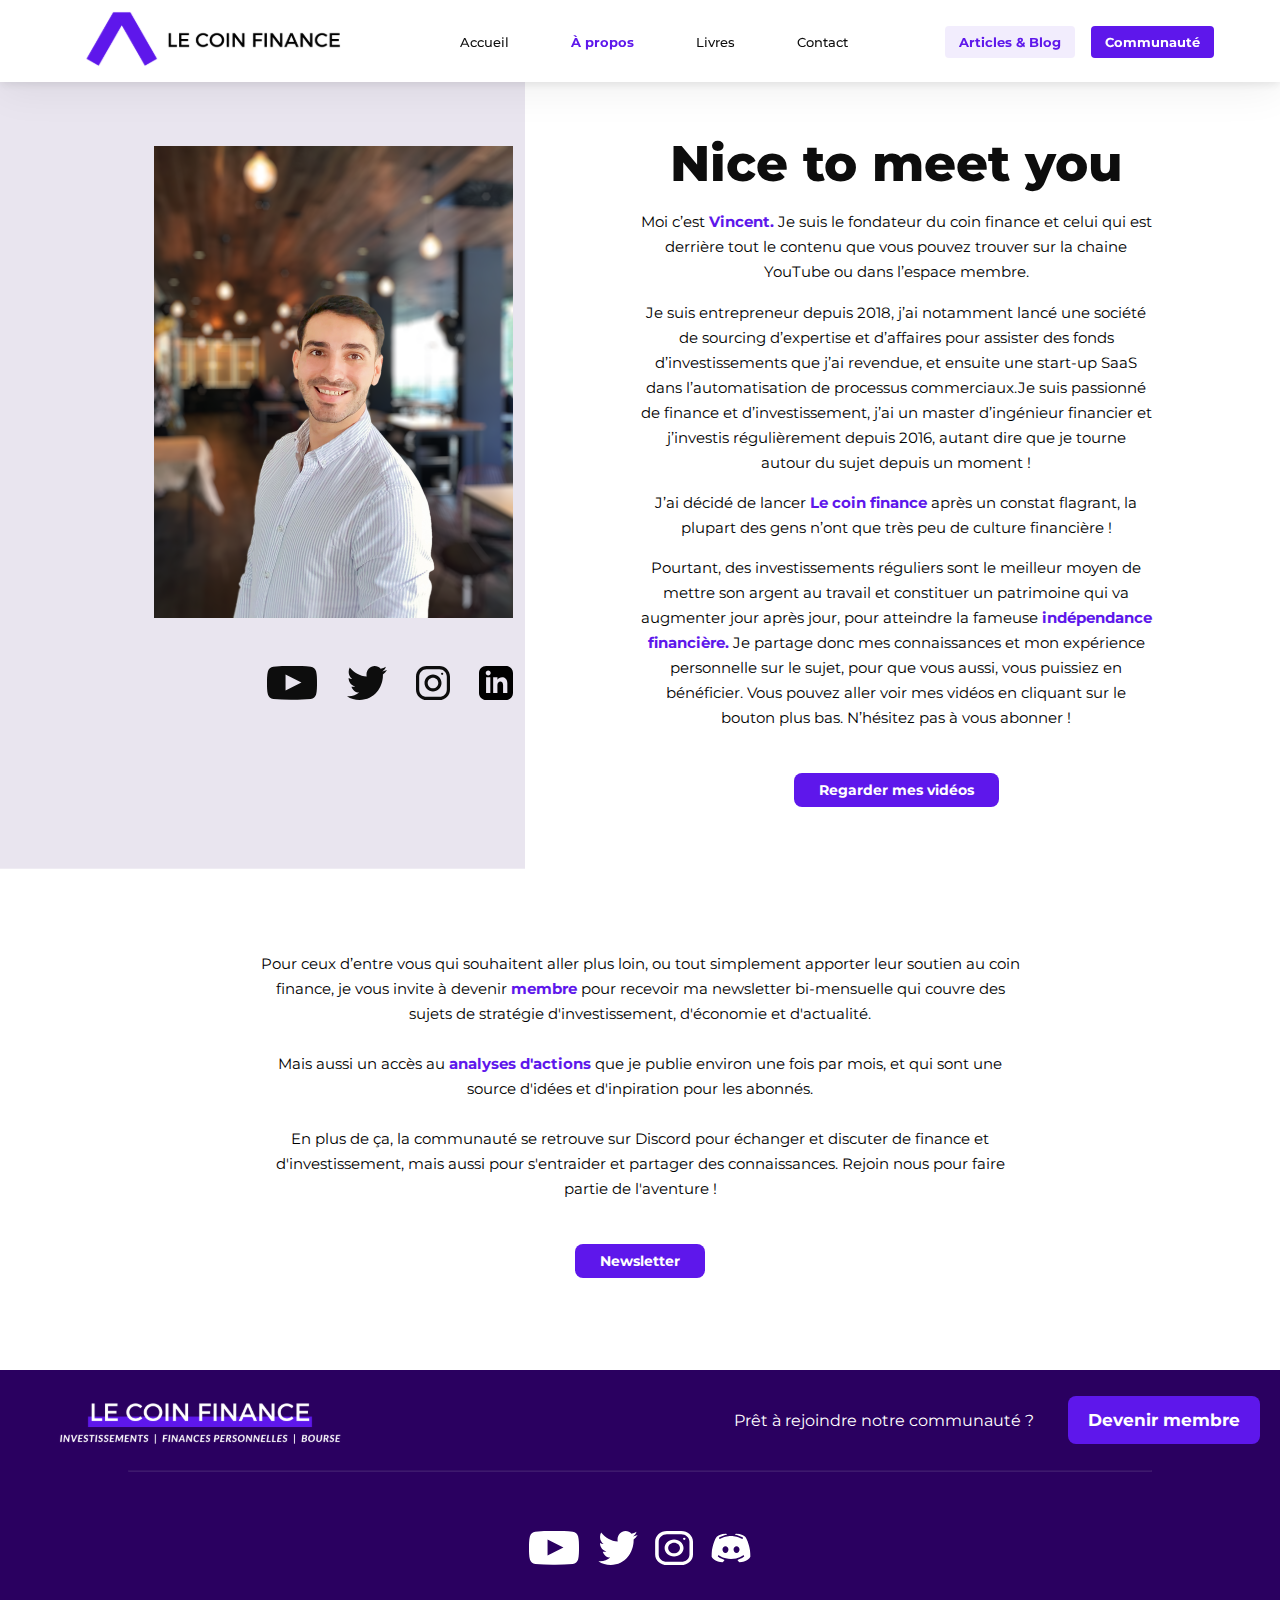
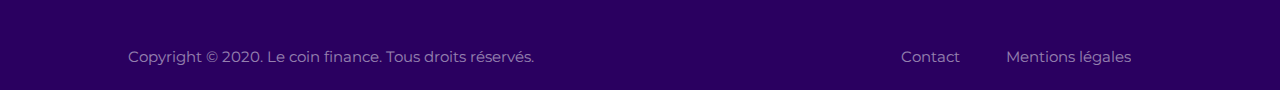
==== commit 1a446876: "up" ====
--- a/a-propos.html
+++ b/a-propos.html
@@ -165,20 +165,18 @@
             <div>
 
                 <p>Pour ceux d’entre vous qui souhaitent aller plus loin, ou tout simplement apporter leur soutien au
-                    coin finance, je vous invite à devenir <span>membre</span> pour recevoir ma newsletter hebdomadaire
-                    qui décrypte
-                    des sujets financiers et économiques, ainsi qu'une idée d’action par semaine.</p>
-
-                <p>Mais aussi un accès au <span>portefeuille</span> du coin finance pour suivre l’évolution des idées
-                    présentées et
-                    un accès exclusif à notre communauté d’investisseurs privée. </p>
-
-                <p id="space">En plus de ça j’organise des sessions Live Q&A pour échanger avec les membres de la
-                    communauté et répondre à vos questions.
-                </p>
-
-                <a href="https://lecoinfinance.substack.com/" target="_blank" rel="noopener noreferrer">Devenir
-                    membre</a>
+                    coin finance, je vous invite à devenir <span>membre</span> pour recevoir ma newsletter bi-mensuelle
+                    qui couvre des sujets de stratégie d'investissement, d'économie et d'actualité.</p>
+
+                <p>Mais aussi un accès au <span>analyses d'actions</span> que je publie environ une fois par mois, et
+                    qui sont une source d'idées et d'inpiration pour les abonnés. </p>
+
+                <p id="space">En plus de ça, la communauté se retrouve sur Discord pour échanger et discuter de finance
+                    et d'investissement, mais aussi pour s'entraider et partager des connaissances. Rejoin nous pour
+                    faire partie de l'aventure !
+                </p>
+
+                <a href="https://lecoinfinance.substack.com/" target="_blank" rel="noopener noreferrer">Newsletter</a>
 
             </div>
         </section>
